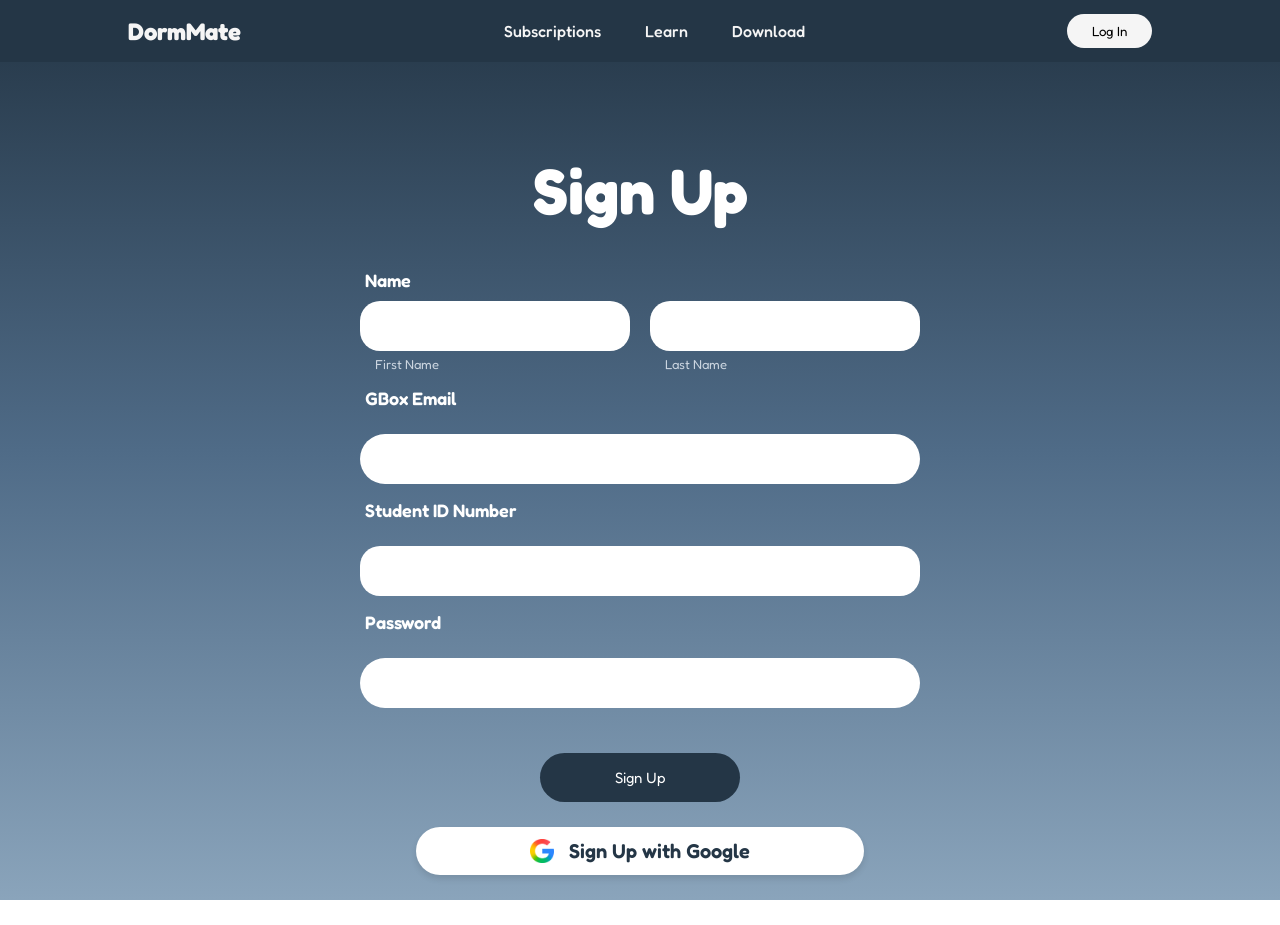
==== dormmate login page/signup.html @ e216bfcc "Add files via upload" ====
<!DOCTYPE html>
<html>
    <head> 
        <link rel="stylesheet" href="styles.css">
        <meta charset="utf-8">
        <meta http-equiv="X-UA-Compatible" content="IE-edge">
        <title> DormMate </title>
        <meta name="description" content="">
        <meta name="viewport" content="width=device-width, initial-scale=1">
        <link rel="preconnect" href="https://fonts.googleapis.com">
        <link rel="preconnect" href="https://fonts.gstatic.com" crossorigin>
        <link href="https://fonts.googleapis.com/css2?family=Fredoka:wght@300..700&display=swap" rel="stylesheet">
    
    </head>
        <header>
            <a href="welcome-page.html"><h2> DormMate </h2></a>
            <nav>
                <ul class="nav_links">
                    <li><a href="#"> Subscriptions </a></li>
                    <li><a href="#"> Learn </a></li>
                    <li><a href="#"> Download </a></li>
                </ul>
            </nav>
            <a class="cta" href="signin.html"><button> Log In </button></a>
        </header>
    <body>
        <div class="auth-container">
        <h1 class="signup-page-title">Sign Up</h1>
        <form class="auth-form">
            <div class="name-row">
                <div class="input-wrapper">
                    <label>Name</label>
                    <input type="text" required>
                    <span class="sub-text">First Name</span>
                </div>
            <div class="input-wrapper">
                <label style="visibility:hidden">Last Name</label> <input type="text" required>
                <span class="sub-text">Last Name</span>
            </div>
        </div>

        <label>GBox Email</label>
        <input type="email" required>

        <label>Student ID Number</label>
        <input type="text" required>
        
        <label>Password</label>
        <input type="password" required>

        <button type="submit" class="submit-btn">Sign Up</button>
        <button type="button" class="google-btn">
            <img src="google_logo.png" alt="Google Logo"> Sign Up with Google
        </button>
        </form>
        </div>
    </body>
</html>
---- dormmate login page/styles.css ----
* {
    font-family: "Fredoka", sans-serif;
    box-sizing: border-box;
    margin: 0;
    padding: 0;
}

body {
    background: linear-gradient(to bottom,#243646, #4f6b87,#8aa4bb);
    background-repeat: no-repeat;
    background-size: cover;
    background-attachment: fixed;
}

h1 {
    color: whitesmoke;
    text-align: center;
    font-size: 70px;
    display: block;
}

h2 {
    color: whitesmoke;
}

.swipe-right {
    text-align: center;
    padding-top: 200px;
    font-size: 8vw;
}

.welcome {
    height: 100vh;
}

.signup-page {
    text-align: center;
    font-size: 54px;
    display: block;
}

.create-account {
background-color: #243646; 
    color: white;
    font-size: 1vw;
    font-weight: 200px;
    padding: 15px;
    margin-top: 30px;
    width: 200px;
    align-self: center;
}

.container {
    display: flex;
    justify-content: center;
    align-items: center;
    padding-top: 25px;
}

li, a {
    font-weight: 500;
    font-size: 16px;
    color: whitesmoke;
    text-decoration: none;
}

header {
    display: flex;
    justify-content: space-between;
    align-items: center;
    padding: 14px 10%;
    position: sticky;
    top: 0;
    z-index: 100;
    background-color: #243646;
}

.nav_links {
    list-style: none;
}

.nav_links li {
    display: inline-block;
    padding: 0px 20px;
}

.nav_links li a {
    transition: all 0.3 ease 0s;
}

.nav_links li a:hover {
    color: black;
}

button {
    padding: 9px 25px;
    background-color: whitesmoke;
    border: none;
    border-radius: 50px;
    cursor: pointer;
    transition: all 0.3 ease 0s;
}

button:hover {
    background-color: rgb(95, 142, 180);
}

/*--------- Sign Up ---------*/

.auth-container {
    max-width: 600px;
    margin: 0 auto;
    padding: 40px 20px;
}

.signup-page-title {
    text-align: center;
    font-size: 64px;
    color: white;
    margin-bottom: 30px;
}

.auth-form {
    display: flex;
    flex-direction: column;
    gap: 15px;
}

.auth-form label {
    color: white;
    font-weight: 600;
    font-size: 18px;
    margin-left: 5px;
}

.auth-form input {
    width: 100%;
    padding: 15px 25px;
    border-radius: 50px;
    border: none;
    font-size: 16px;
    outline: none;
}

.name-row {
    display: flex;
    gap: 20px;
}

.input-wrapper {
    flex: 1;
    display: flex;
    flex-direction: column;
}

.sub-text {
    color: #cbd5e0;
    font-size: 13px;
    margin: 5px 0 0 15px;
}

.submit-btn {
    background-color: #243646; 
    color: white;
    font-size: 15px;
    font-weight: 200px;
    padding: 15px;
    margin-top: 30px;
    width: 200px;
    align-self: center; 
}

.submit-btn:hover {
    background-color: #1a2a38;
    color: white;
}

.helper-text {
    text-align: center;
    color: white;
    margin-top: 15px;
}

/*--------- Sign In ---------*/

.google-btn {
    background-color: white;
    color: #243646;
    display: flex;
    align-items: center;
    justify-content: center;
    gap: 15px;
    padding: 12px;
    width: 80%;
    margin: 10px auto;
    border-radius: 50px;
    font-size: 20px;
    font-weight: 600;
    border: none;
    cursor: pointer;
    box-shadow: 0 4px 6px rgba(0,0,0,0.1);
}

.google-btn img {
    width: 24px;
    height: 24px;
}

.forgot-password {
    display: block;
    text-align: center;
    color: white;
    text-decoration: underline;
    font-size: 16px;
    margin-top: 30px;
    font-weight: 500;
}

.forgot-password:hover {
    color: #cbd5e0;
}

.signup-page-title {
    margin-top: 50px;
    margin-bottom: 40px;
}

/*--------- Lifestyle ---------*/

.form-container {
    width: 100%;
    max-width: 600px;
    padding: 20px;
}

.title {
    font-size: 3rem;
    font-weight: 600;
    margin-bottom: 40px;
    position: relative;
    display: inline-block;
}

/* The light blue underline effect */
.title::after {
    content: '';
    position: absolute;
    left: 0;
    bottom: 5px;
    width: 100%;
    height: 4px;
    background-color: #63C5FF;
}

.input-group {
    margin-bottom: 25px;
}

label {
    display: block;
    font-size: 1.2rem;
    font-weight: 600;
    margin-bottom: 10px;
}

input[type="text"] {
    width: 100%;
    padding: 15px 20px;
    border-radius: 20px;
    border: none;
    outline: none;
    font-size: 1rem;
}

.short-input {
    width: 50% !important;
}

/* Gender Selection Styling */
.gender-section {
    margin-top: 30px;
}

.radio-group {
    display: flex;
    gap: 15px;
    margin-top: 10px;
}

.radio-card {
    flex: 1;
    cursor: pointer;
}

.radio-card input {
    display: none; /* Hide actual radio button */
}

.card-content {
    background: white;
    color: #4A6785;
    padding: 12px;
    border-radius: 15px;
    text-align: center;
    font-weight: 600;
    display: flex;
    align-items: center;
    justify-content: center;
    gap: 10px;
    transition: 0.2s ease;
}

.icon {
    font-size: 1.5rem;
}

/* Visual feedback when selected */
.radio-card input:checked + .card-content {
    background-color: #63C5FF;
    color: white;
}

/* Next Button */
.next-btn {
    display: block;
    width: 100%;
    margin-top: 40px;
    padding: 15px;
    background-color: #2D4866;
    color: white;
    border: none;
    border-radius: 15px;
    font-size: 1.5rem;
    font-weight: 600;
    cursor: pointer;
    transition: background 0.3s;
}

.next-btn:hover {
    background-color: #1F334A;
}
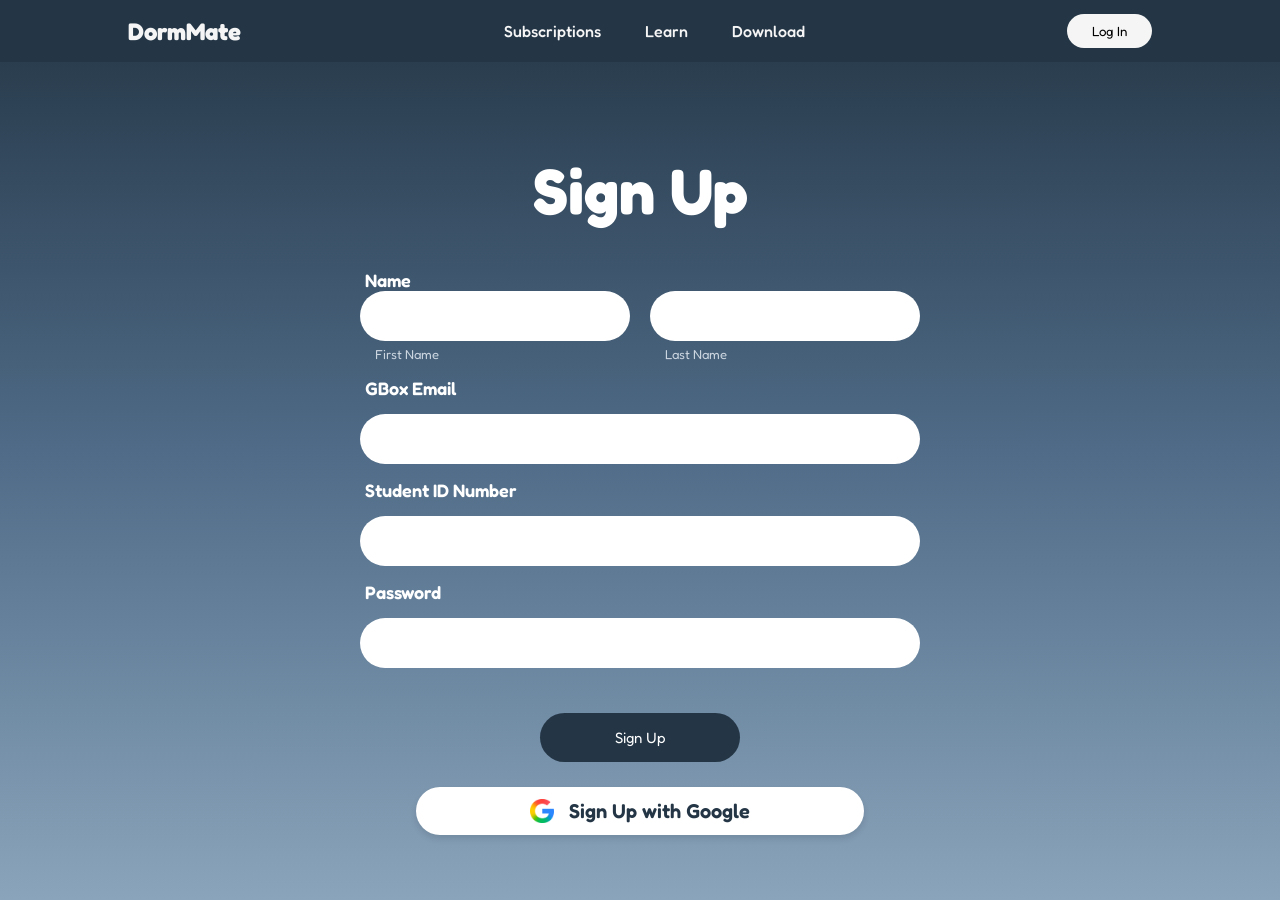
==== commit 36a219e9: "Add files via upload" ====
--- a/dormmate login page/signup.html
+++ b/dormmate login page/signup.html
@@ -26,18 +26,18 @@
     <body>
         <div class="auth-container">
         <h1 class="signup-page-title">Sign Up</h1>
-        <form class="auth-form">
-            <div class="name-row">
-                <div class="input-wrapper">
-                    <label>Name</label>
-                    <input type="text" required>
-                    <span class="sub-text">First Name</span>
+            <form class="auth-form">
+                <div class="name-row">
+                    <div class="input-wrapper">
+                        <label>Name</label>
+                        <input type="text" required>
+                        <span class="sub-text">First Name</span>
+                    </div>
+                    <div class="input-wrapper">
+                        <label style="visibility:hidden">Last Name</label> <input type="text" required>
+                        <span class="sub-text">Last Name</span>
+                    </div>
                 </div>
-            <div class="input-wrapper">
-                <label style="visibility:hidden">Last Name</label> <input type="text" required>
-                <span class="sub-text">Last Name</span>
-            </div>
-        </div>
 
         <label>GBox Email</label>
         <input type="email" required>
@@ -48,11 +48,11 @@
         <label>Password</label>
         <input type="password" required>
 
-        <button type="submit" class="submit-btn">Sign Up</button>
-        <button type="button" class="google-btn">
-            <img src="google_logo.png" alt="Google Logo"> Sign Up with Google
-        </button>
-        </form>
+            <button type="submit" class="submit-btn">Sign Up</button>
+            <button type="button" class="google-btn">
+                    <img src="google_logo.png" alt="Google Logo"> Sign Up with Google
+                </button>
+            </form>
         </div>
     </body>
 </html>
--- a/dormmate login page/styles.css
+++ b/dormmate login page/styles.css
@@ -223,119 +223,4 @@
 .signup-page-title {
     margin-top: 50px;
     margin-bottom: 40px;
-}
-
-/*--------- Lifestyle ---------*/
-
-.form-container {
-    width: 100%;
-    max-width: 600px;
-    padding: 20px;
-}
-
-.title {
-    font-size: 3rem;
-    font-weight: 600;
-    margin-bottom: 40px;
-    position: relative;
-    display: inline-block;
-}
-
-/* The light blue underline effect */
-.title::after {
-    content: '';
-    position: absolute;
-    left: 0;
-    bottom: 5px;
-    width: 100%;
-    height: 4px;
-    background-color: #63C5FF;
-}
-
-.input-group {
-    margin-bottom: 25px;
-}
-
-label {
-    display: block;
-    font-size: 1.2rem;
-    font-weight: 600;
-    margin-bottom: 10px;
-}
-
-input[type="text"] {
-    width: 100%;
-    padding: 15px 20px;
-    border-radius: 20px;
-    border: none;
-    outline: none;
-    font-size: 1rem;
-}
-
-.short-input {
-    width: 50% !important;
-}
-
-/* Gender Selection Styling */
-.gender-section {
-    margin-top: 30px;
-}
-
-.radio-group {
-    display: flex;
-    gap: 15px;
-    margin-top: 10px;
-}
-
-.radio-card {
-    flex: 1;
-    cursor: pointer;
-}
-
-.radio-card input {
-    display: none; /* Hide actual radio button */
-}
-
-.card-content {
-    background: white;
-    color: #4A6785;
-    padding: 12px;
-    border-radius: 15px;
-    text-align: center;
-    font-weight: 600;
-    display: flex;
-    align-items: center;
-    justify-content: center;
-    gap: 10px;
-    transition: 0.2s ease;
-}
-
-.icon {
-    font-size: 1.5rem;
-}
-
-/* Visual feedback when selected */
-.radio-card input:checked + .card-content {
-    background-color: #63C5FF;
-    color: white;
-}
-
-/* Next Button */
-.next-btn {
-    display: block;
-    width: 100%;
-    margin-top: 40px;
-    padding: 15px;
-    background-color: #2D4866;
-    color: white;
-    border: none;
-    border-radius: 15px;
-    font-size: 1.5rem;
-    font-weight: 600;
-    cursor: pointer;
-    transition: background 0.3s;
-}
-
-.next-btn:hover {
-    background-color: #1F334A;
 }
